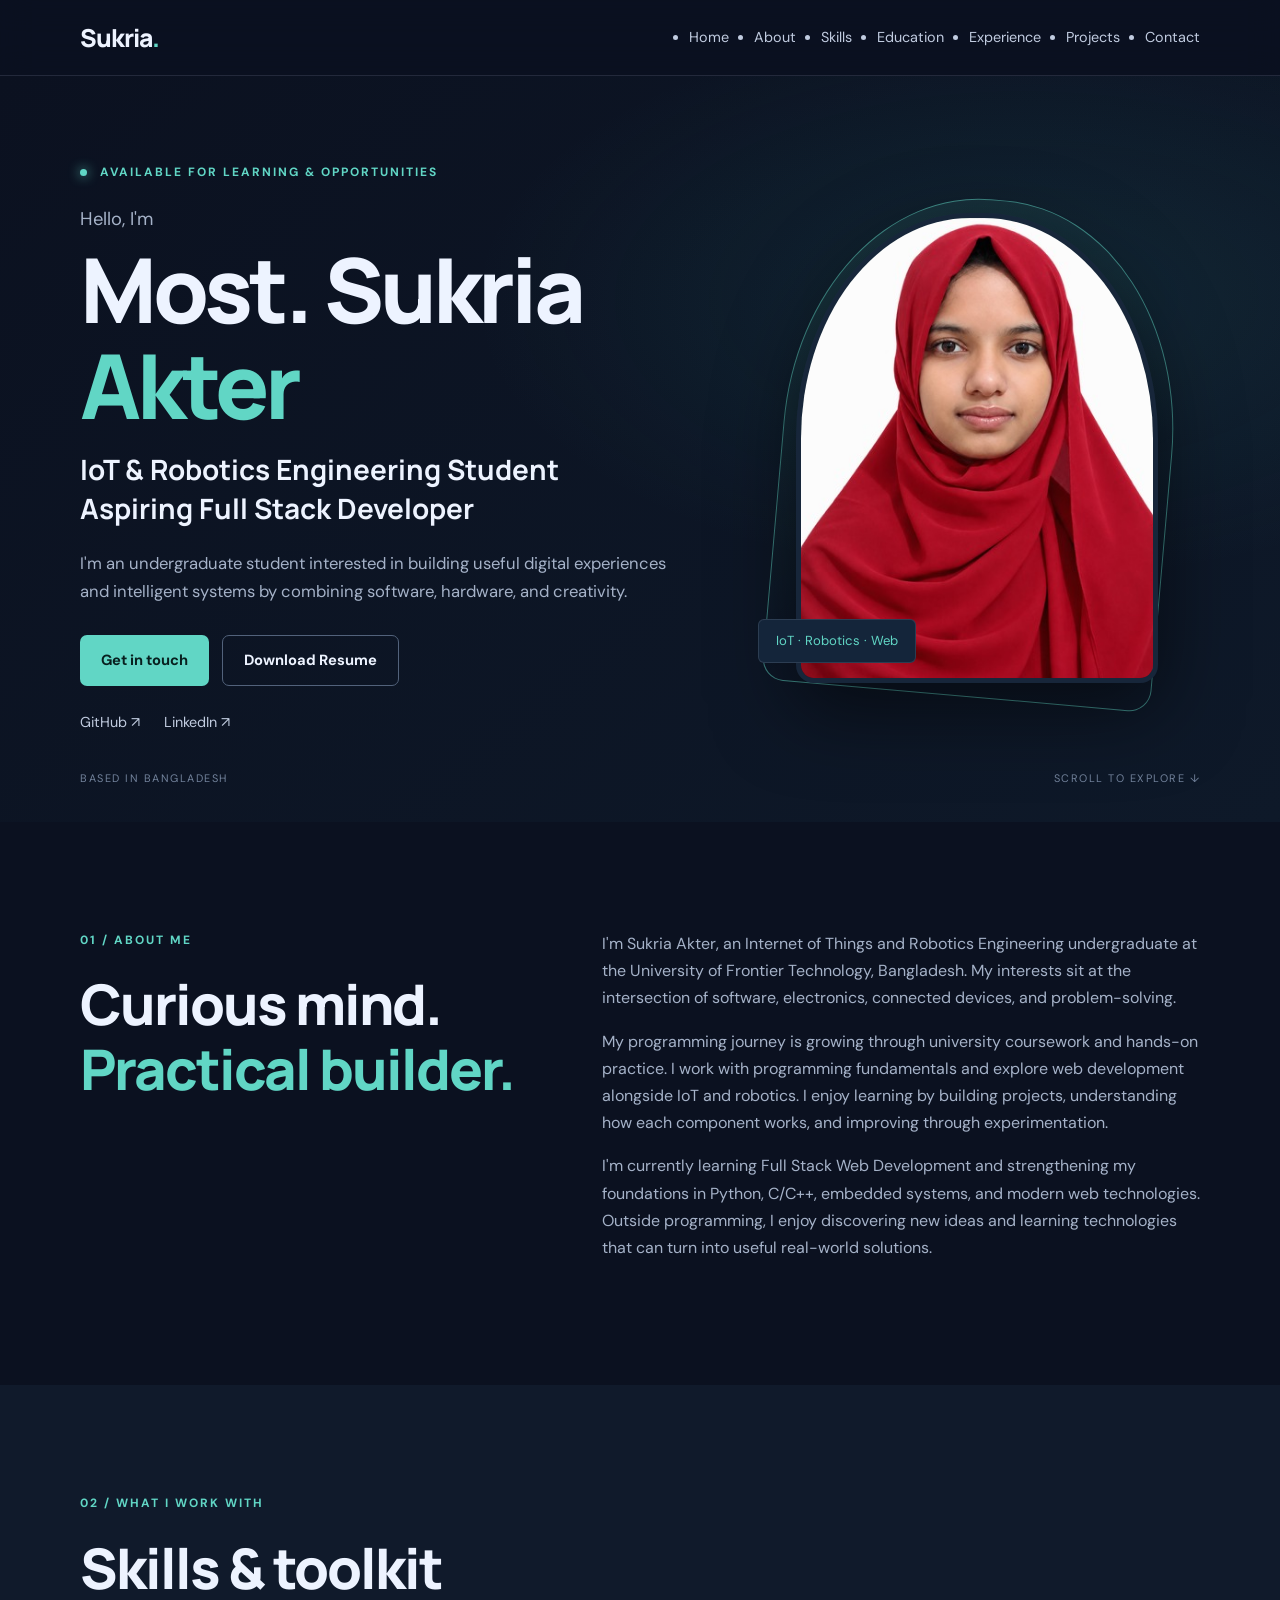
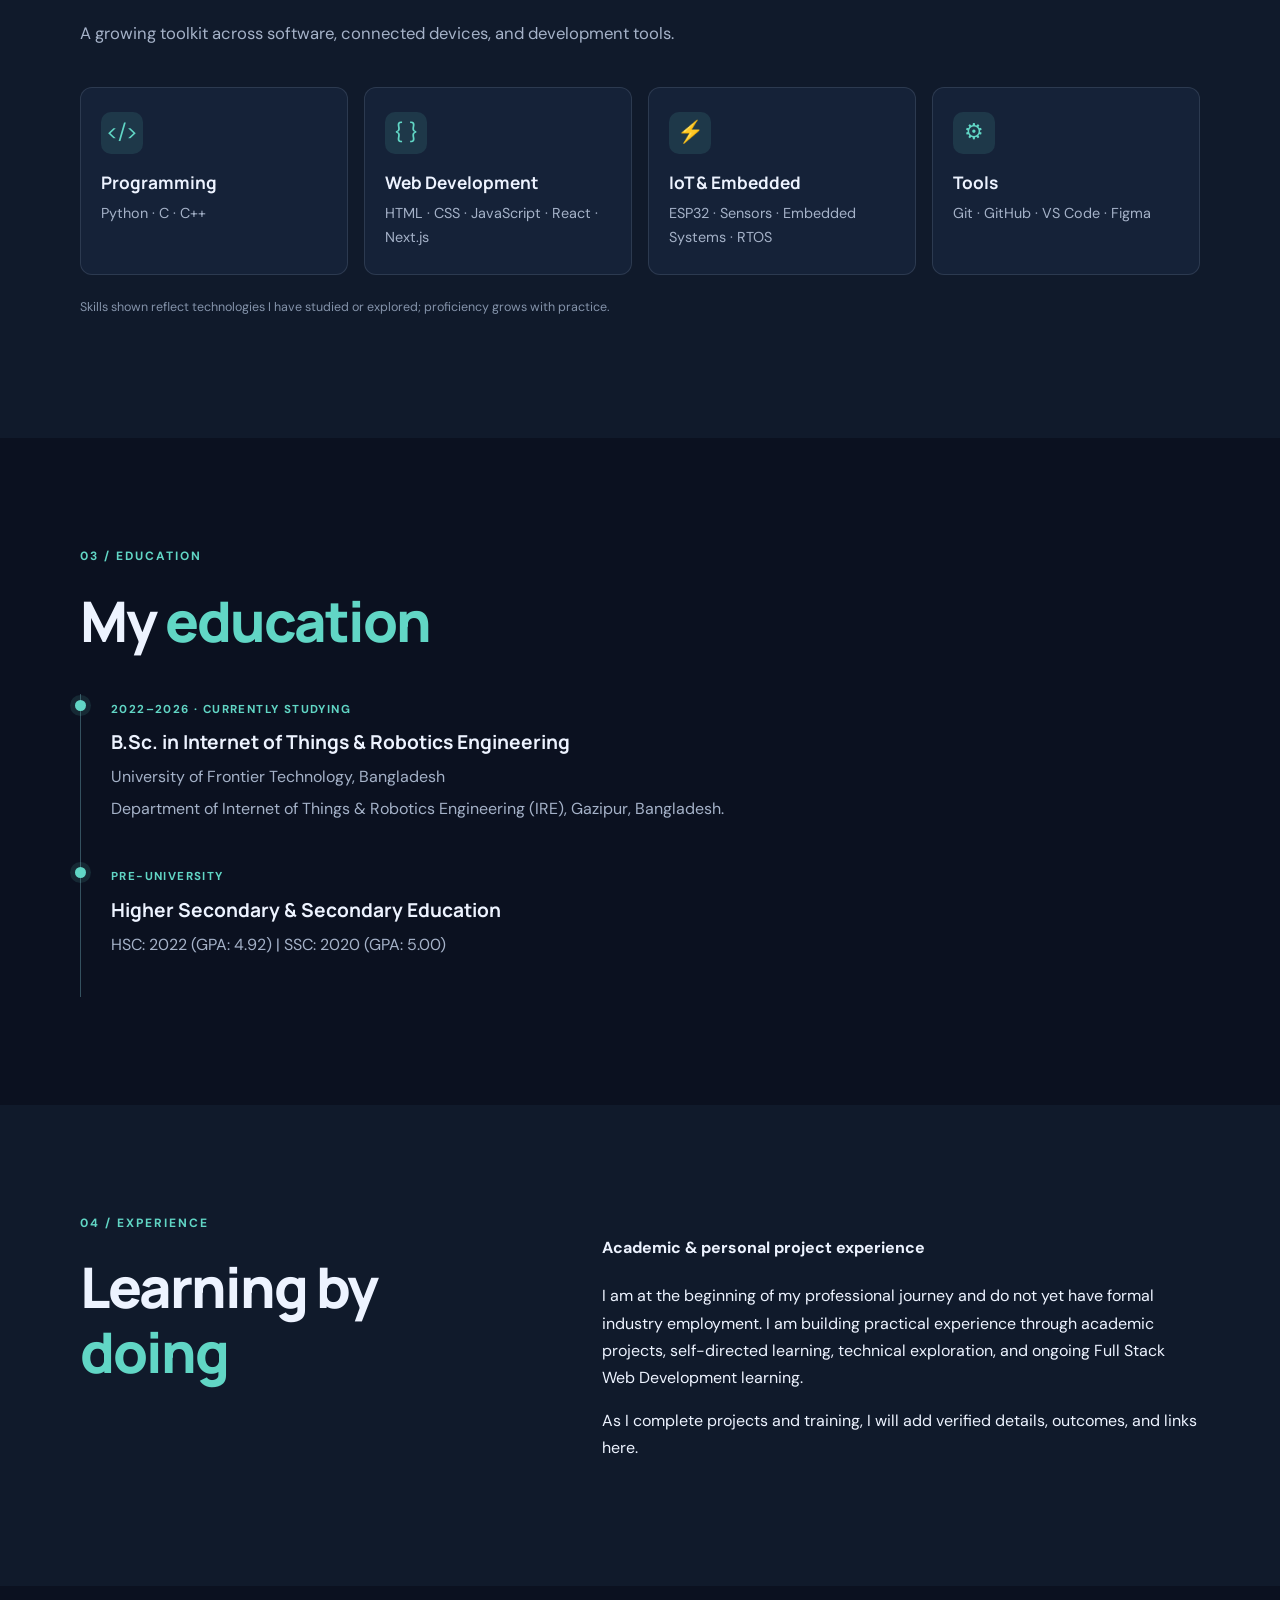
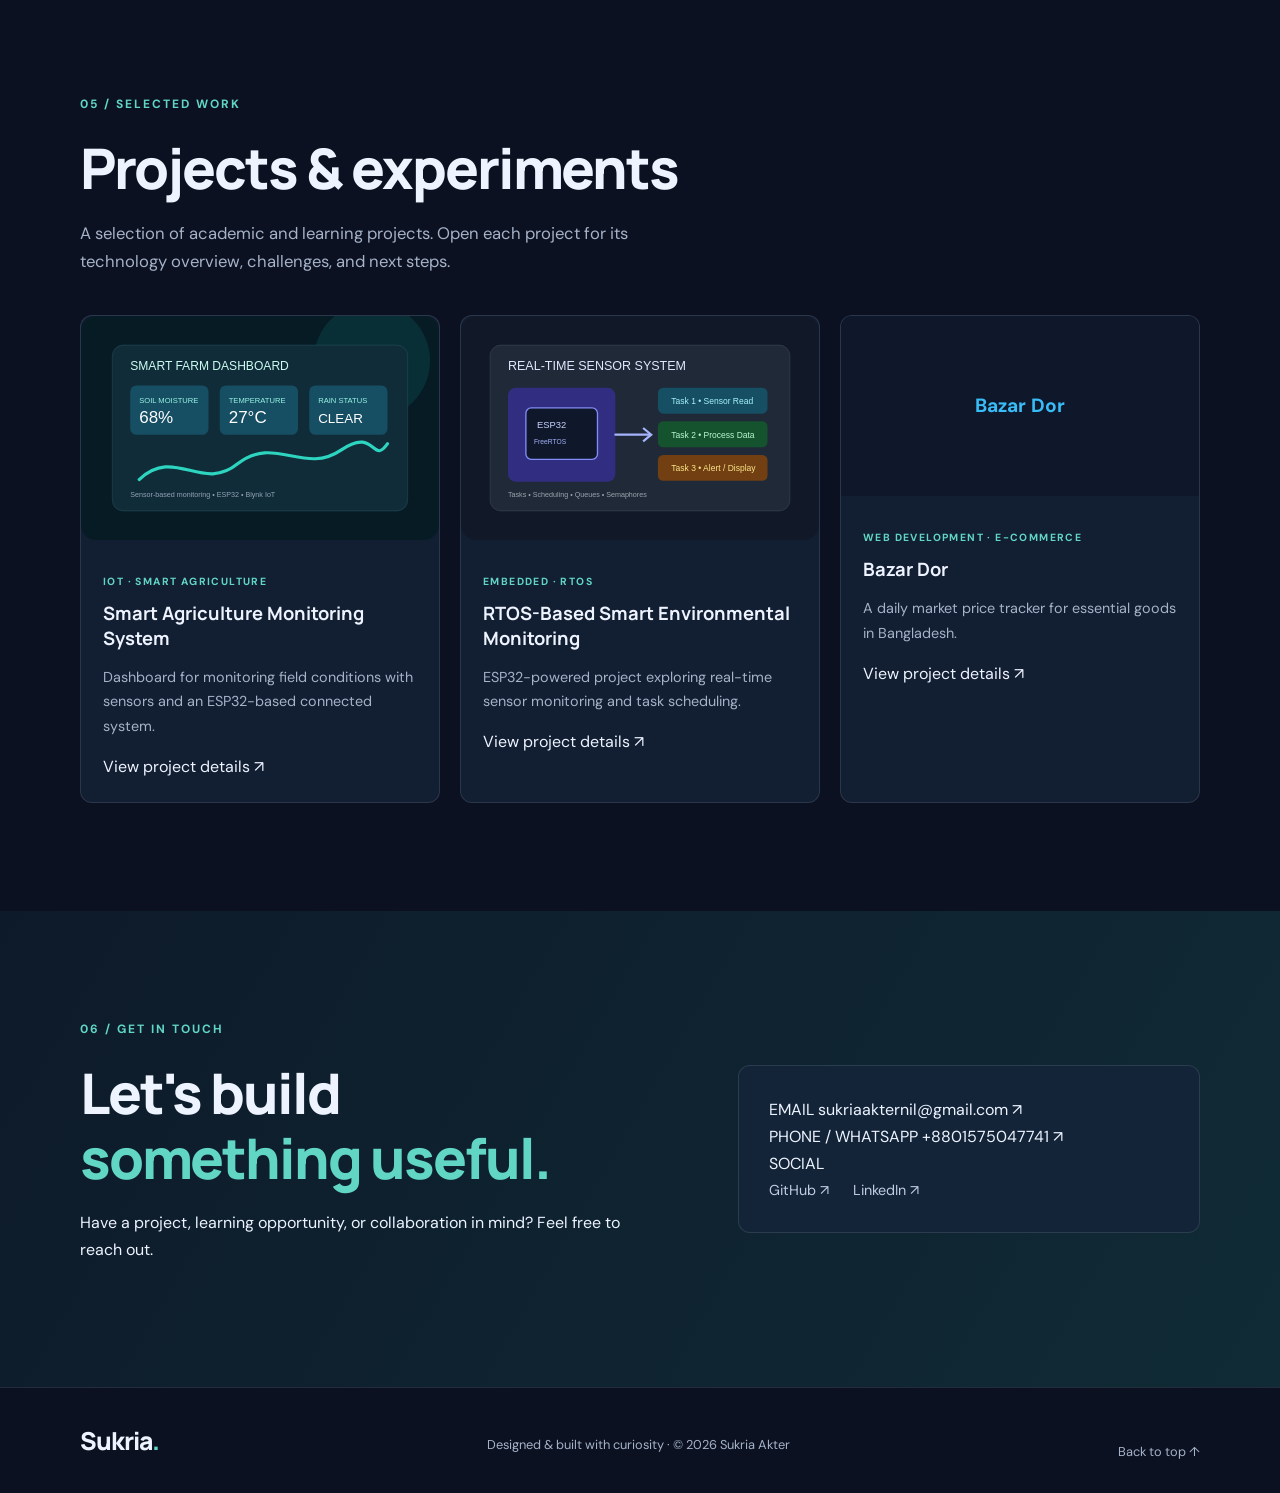
==== index.html @ 5d821f46 "portfolio initial setup complete" ====
<!DOCTYPE html>
<html lang="en">
<head>
  <meta charset="UTF-8">
  <meta name="viewport" content="width=device-width, initial-scale=1.0">
  <meta name="description" content="Portfolio of Sukria Akter – IoT and Robotics Engineering student and aspiring Full Stack Developer.">
  <title>Most. Sukria Akter | Portfolio</title>
  <link rel="stylesheet" href="style.css">
</head>
<body>
  <header class="site-header">
    <nav class="nav container" aria-label="Main navigation">
      <a class="brand" href="#home">Sukria<span>.</span></a>
      <button class="menu-toggle" aria-label="Toggle navigation" aria-expanded="false">
        <svg width="24" height="24" viewBox="0 0 24 24" fill="none" stroke="currentColor" stroke-width="2"><path d="M3 12h18M3 6h18M3 18h18"/></svg>
      </button>
      <ul class="nav-links">
        <li><a href="#home">Home</a></li>
        <li><a href="#about">About</a></li>
        <li><a href="#skills">Skills</a></li>
        <li><a href="#education">Education</a></li>
        <li><a href="#experience">Experience</a></li>
        <li><a href="#projects">Projects</a></li>
        <li><a href="#contact">Contact</a></li>
      </ul>
    </nav>
  </header>

  <!-- Hero Section -->
  <section class="hero section" id="home">
    <div class="container hero-grid">
      <div class="hero-copy">
        <p class="eyebrow"><span class="status-dot"></span> AVAILABLE FOR LEARNING & OPPORTUNITIES</p>
        <p class="hello">Hello, I'm</p>
        <h1>Most. Sukria <span class="accent">Akter</span></h1>
        <h2>IoT & Robotics Engineering Student<br>Aspiring Full Stack Developer</h2>
        <p class="intro">I'm an undergraduate student interested in building useful digital experiences and intelligent systems by combining software, hardware, and creativity.</p>
        <div class="hero-actions">
          <a class="btn btn-primary" href="#contact">Get in touch</a>
          
          <a class="btn btn-outline" href="#" id="resume-btn" download>Download Resume</a>
        </div>
        <!-- Social Links (Hero Section) -->
        <div class="socials">
          <a href="https://github.com/sukriaaktersahal" target="_blank" rel="noreferrer">GitHub ↗</a>
          <a href="https://www.linkedin.com/in/most-sukria-akter-184486297/" target="_blank" rel="noreferrer">LinkedIn ↗</a>
        </div>
      </div>
      <div class="portrait-wrap">
        <div class="portrait-glow"></div>
        <img class="portrait" src="assets/profile.jpg" alt="Professional portrait of Sukria Akter">
        <div class="portrait-tag">IoT · Robotics · Web</div>
      </div>
    </div>
    <div class="hero-bottom container"><span>BASED IN BANGLADESH</span><span>SCROLL TO EXPLORE ↓</span></div>
  </section>

  <!-- About Section -->
  <section class="section" id="about">
    <div class="container two-col">
      <div>
        <p class="eyebrow">01 / ABOUT ME</p>
        <h2 class="section-title">Curious mind.<br><span class="accent">Practical builder.</span></h2>
      </div>
      <div class="about-copy">
        <p>I'm Sukria Akter, an Internet of Things and Robotics Engineering undergraduate at the University of Frontier Technology, Bangladesh. My interests sit at the intersection of software, electronics, connected devices, and problem-solving.</p>
        <p>My programming journey is growing through university coursework and hands-on practice. I work with programming fundamentals and explore web development alongside IoT and robotics. I enjoy learning by building projects, understanding how each component works, and improving through experimentation.</p>
        <p>I'm currently learning Full Stack Web Development and strengthening my foundations in Python, C/C++, embedded systems, and modern web technologies. Outside programming, I enjoy discovering new ideas and learning technologies that can turn into useful real-world solutions.</p>
      </div>
    </div>
  </section>

  <!-- Skills Section -->
  <section class="section section-soft" id="skills">
    <div class="container">
      <p class="eyebrow">02 / WHAT I WORK WITH</p>
      <h2 class="section-title">Skills & toolkit</h2>
      <p class="section-lead">A growing toolkit across software, connected devices, and development tools.</p>
      <div class="skill-grid">
        <article class="skill-card">
          <div class="skill-icon">&lt;/&gt;</div>
          <h3>Programming</h3>
          <p>Python · C · C++</p>
        </article>
        <article class="skill-card">
          <div class="skill-icon">&#123; &#125;</div>
          <h3>Web Development</h3>
          <p>HTML · CSS · JavaScript · React · Next.js</p>
        </article>
        <article class="skill-card">
          <div class="skill-icon">⚡</div>
          <h3>IoT & Embedded</h3>
          <p>ESP32 · Sensors · Embedded Systems · RTOS</p>
        </article>
        <article class="skill-card">
          <div class="skill-icon">⚙</div>
          <h3>Tools</h3>
          <p>Git · GitHub · VS Code · Figma</p>
        </article>
      </div>
      <p class="small-note">Skills shown reflect technologies I have studied or explored; proficiency grows with practice.</p>
    </div>
  </section>

  <!-- Education Section -->
  <section class="section" id="education">
    <div class="container">
      <p class="eyebrow">03 / EDUCATION</p>
      <h2 class="section-title">My <span class="accent">education</span></h2>
      <div class="timeline">
        <div class="timeline-item">
          <span class="timeline-date">2022–2026 · CURRENTLY STUDYING</span>
          <h3>B.Sc. in Internet of Things & Robotics Engineering</h3>
          <p>University of Frontier Technology, Bangladesh</p>
          <p>Department of Internet of Things & Robotics Engineering (IRE), Gazipur, Bangladesh.</p>
        </div>
        <div class="timeline-item">
          <span class="timeline-date">PRE-UNIVERSITY</span>
          <h3>Higher Secondary & Secondary Education</h3>
          <p>HSC: 2022 (GPA: 4.92) | SSC: 2020 (GPA: 5.00)</p>
        </div>
      </div>
    </div>
  </section>

  <!-- Experience Section -->
  <section class="section section-soft" id="experience">
    <div class="container two-col">
      <div>
        <p class="eyebrow">04 / EXPERIENCE</p>
        <h2 class="section-title">Learning by<br><span class="accent">doing</span></h2>
      </div>
      <div class="experience-copy">
        <h4>Academic & personal project experience</h4>
        <p>I am at the beginning of my professional journey and do not yet have formal industry employment. I am building practical experience through academic projects, self-directed learning, technical exploration, and ongoing Full Stack Web Development learning.</p>
        <p>As I complete projects and training, I will add verified details, outcomes, and links here.</p>
      </div>
    </div>
  </section>

  <!-- Projects Section -->
  <section class="section" id="projects">
    <div class="container">
      <p class="eyebrow">05 / SELECTED WORK</p>
      <h2 class="section-title">Projects & experiments</h2>
      <p class="section-lead">A selection of academic and learning projects. Open each project for its technology overview, challenges, and next steps.</p>
      
      <div class="project-grid">
        <!-- Project 1 -->
        <article class="project-card">
          <img src="assets/agriculture.svg" alt="Smart agriculture monitoring dashboard illustration" class="project-img">
          <div class="project-body">
            <p class="project-type">IOT · SMART AGRICULTURE</p>
            <h3>Smart Agriculture Monitoring System</h3>
            <p>Dashboard for monitoring field conditions with sensors and an ESP32-based connected system.</p>
            <a href="projects/smart-agriculture.html" class="project-link">View project details ↗</a>
          </div>
        </article>

        <!-- Project 2 -->
        <article class="project-card">
          <img src="assets/rtos.svg" alt="RTOS environmental monitoring system illustration" class="project-img">
          <div class="project-body">
            <p class="project-type">EMBEDDED · RTOS</p>
            <h3>RTOS-Based Smart Environmental Monitoring</h3>
            <p>ESP32-powered project exploring real-time sensor monitoring and task scheduling.</p>
            <a href="projects/rtos-monitoring.html" class="project-link">View project details ↗</a>
          </div>
        </article>

        <!-- Project 3 (Web project Bazar Dor) -->
        <article class="project-card">
          <!-- Bazar Dor project image placeholder -->
          <div class="project-img" style="height: 180px; background-color: #0f172a; display: flex; align-items: center; justify-content: center;">
            <span style="color: #38bdf8; font-weight: bold; font-size: 1.2rem;">Bazar Dor</span>
          </div>
          <div class="project-body">
            <p class="project-type">WEB DEVELOPMENT · E-COMMERCE</p>
            <h3>Bazar Dor</h3>
            <p>A daily market price tracker for essential goods in Bangladesh.</p>
            <a href="projects/bazar-dor.html" class="project-link">View project details ↗</a>
          </div>
        </article>
      </div>
    </div>
  </section>

  <!-- Contact Section  -->
  <section class="section contact-section" id="contact">
    <div class="container contact-grid">
      <div>
        <p class="eyebrow">06 / GET IN TOUCH</p>
        <h2 class="section-title">Let's build<br><span class="accent">something useful.</span></h2>
        <p>Have a project, learning opportunity, or collaboration in mind? Feel free to reach out.</p>
      </div>
      <div class="contact-card">
        <div class="contact-row">
          <span>EMAIL</span>
          <a href="mailto:sukriaakternil@gmail.com">sukriaakternil@gmail.com ↗</a>
        </div>
        <div class="contact-row">
          <span>PHONE / WHATSAPP</span>
          <a href="tel:+8801575047741">+8801575047741 ↗</a>
        </div>
        <div class="contact-row">
          <span>SOCIAL</span>
          <div class="socials">
            <a href="https://github.com/sukriaaktersahal" target="_blank" rel="noreferrer">GitHub ↗</a>
            <a href="https://www.linkedin.com/in/most-sukria-akter-184486297/" target="_blank" rel="noreferrer">LinkedIn ↗</a>
          </div>
        </div>
      </div>
    </div>
  </section>

  <!-- Footer -->
  <footer class="site-footer">
    <div class="container footer-inner">
      <a class="brand" href="#home">Sukria<span>.</span></a>
      <p class="small-note">Designed & built with curiosity · © <span id="year"></span> Sukria Akter</p>
      <a href="#home" class="small-note">Back to top ↑</a>
    </div>
  </footer>

  <div class="toast" id="toast" role="status" aria-live="polite"></div>
  <script src="script.js"></script>
</body>
</html>
---- style.css ----
@import url('https://fonts.googleapis.com/css2?family=DM+Sans:wght@400;500;600;700&family=Manrope:wght@400;500;600;700;800&display=swap');
:root{--bg:#0b1120;--panel:#111b2e;--soft:#101a2b;--text:#edf3ff;--muted:#a5b2c8;--accent:#61d6c5;--accent2:#a6f0e4;--line:rgba(210,226,255,.12);--max:1120px}
*{box-sizing:border-box}html{scroll-behavior:smooth;scroll-padding-top:82px}body{margin:0;background:var(--bg);color:var(--text);font-family:'DM Sans',sans-serif;line-height:1.7}a{color:inherit;text-decoration:none}.container{width:min(var(--max),calc(100% - 44px));margin:auto}.site-header{height:76px;position:sticky;top:0;z-index:10;background:rgba(11,17,32,.88);backdrop-filter:blur(16px);border-bottom:1px solid var(--line)}.nav{height:100%;display:flex;align-items:center;justify-content:space-between}.brand{font:800 1.55rem Manrope,sans-serif;letter-spacing:-1px}.brand span,.hero h1 span,.section-title span{color:var(--accent)}.nav-links{display:flex;align-items:center;gap:25px;font-size:.9rem;color:#c1cce0}.nav-links a:hover,.socials a:hover,.text-link:hover{color:var(--accent)}.nav-cta{border:1px solid var(--accent);padding:8px 17px;border-radius:30px;color:var(--accent)}.menu-toggle{display:none;background:none;border:0;color:white;font-size:1.6rem}.section{padding:108px 0}.hero{min-height:690px;padding:86px 0 35px;background:radial-gradient(ellipse at 80% 30%,rgba(39,125,126,.16),transparent 38%),linear-gradient(140deg,#0b1120,#0e1929)}.hero-grid{display:grid;grid-template-columns:1.15fr .85fr;align-items:center;gap:70px;min-height:500px}.eyebrow{font-size:.75rem;letter-spacing:2px;font-weight:700;color:var(--accent);margin:0 0 22px}.status-dot{display:inline-block;width:7px;height:7px;background:var(--accent);border-radius:50%;margin-right:8px;box-shadow:0 0 12px var(--accent)}.hello{color:var(--muted);font-size:1.15rem;margin:0}.hero h1{font:800 clamp(3.3rem,7vw,5.8rem)/1.08 Manrope,sans-serif;letter-spacing:-4px;margin:5px 0 16px}.hero h2{font:700 clamp(1.25rem,2.3vw,1.75rem)/1.4 Manrope,sans-serif;margin:0 0 20px}.hero h2 em{font-style:normal;color:var(--accent)}.intro,.section-lead{max-width:600px;color:var(--muted);font-size:1.04rem}.hero-actions{display:flex;gap:13px;flex-wrap:wrap;margin:30px 0 24px}.btn{padding:12px 21px;border-radius:7px;font-weight:700;font-size:.92rem;display:inline-flex;gap:12px;align-items:center;transition:.2s}.btn-primary{background:var(--accent);color:#08201f}.btn-primary:hover{background:var(--accent2);transform:translateY(-2px)}.btn-outline{border:1px solid #52627b;color:var(--text)}.btn-outline:hover{border-color:var(--accent);color:var(--accent)}.socials{display:flex;gap:24px;color:#c1cce0;font-size:.9rem}.portrait-wrap{position:relative;justify-self:center;width:min(100%,390px);padding:14px}.portrait-glow{position:absolute;inset:0;border:1px solid rgba(97,214,197,.55);border-radius:48% 48% 22px 22px;transform:rotate(5deg);background:linear-gradient(145deg,rgba(97,214,197,.13),transparent 65%)}.portrait{position:relative;display:block;width:100%;height:470px;object-fit:cover;object-position:center top;border-radius:48% 48% 18px 18px;border:5px solid #17263a;box-shadow:0 25px 80px #0008}.portrait-tag{position:absolute;bottom:34px;left:-24px;background:#14253a;border:1px solid var(--line);padding:10px 17px;border-radius:6px;color:var(--accent);font-size:.82rem}.hero-bottom{display:flex;justify-content:space-between;color:#73839c;font-size:.68rem;letter-spacing:1.5px;margin-top:34px}.two-col{display:grid;grid-template-columns:.85fr 1.15fr;gap:80px}.section-title{font:800 clamp(2.2rem,4.5vw,3.5rem)/1.16 Manrope,sans-serif;letter-spacing:-2px;margin:0 0 18px}.about-copy{color:var(--muted);font-size:1rem}.about-copy p:first-child{margin-top:0}.section-soft{background:var(--soft)}.skill-grid{display:grid;grid-template-columns:repeat(4,1fr);gap:16px;margin-top:40px}.skill-card{background:#152238;border:1px solid var(--line);padding:24px 20px;border-radius:12px;min-height:175px;transition:.2s}.skill-card:hover,.project-card:hover{transform:translateY(-5px);border-color:rgba(97,214,197,.5)}.skill-icon{width:42px;height:42px;display:grid;place-items:center;background:rgba(97,214,197,.12);color:var(--accent);border-radius:10px;font-size:1.35rem}.skill-card h3,.timeline h3,.project-card h3{font:700 1.08rem Manrope,sans-serif;margin:17px 0 7px}.skill-card p{color:var(--muted);font-size:.9rem;margin:0}.small-note{font-size:.78rem;color:#8493aa;margin-top:22px}.timeline{margin-top:40px;border-left:1px solid #34515f;padding-left:30px}.timeline-item{position:relative;padding:0 0 34px}.timeline-item:before{content:'';position:absolute;left:-36px;top:6px;width:11px;height:11px;border-radius:50%;background:var(--accent);box-shadow:0 0 0 5px rgba(97,214,197,.12)}.timeline-date,.project-type,.contact-label{font-size:.72rem;letter-spacing:1.4px;color:var(--accent);font-weight:700}.timeline h3{font-size:1.2rem;margin:8px 0}.timeline p{color:var(--muted);margin:5px 0}.muted{color:#c2cde0!important}.project-grid{display:grid;grid-template-columns:repeat(3,1fr);gap:20px;margin-top:40px}.project-card{overflow:hidden;border-radius:12px;background:#121e31;border:1px solid var(--line);transition:.25s}.project-card img{width:100%;display:block;aspect-ratio:1.6;object-fit:cover}.project-body{padding:22px}.project-type{font-size:.65rem}.project-card h3{font-size:1.15rem;line-height:1.35;margin:9px 0}.project-card p:not(.project-type){color:var(--muted);font-size:.9rem}.text-link{display:inline-block;color:var(--accent);font-size:.9rem;font-weight:700;margin-top:8px}.contact-section{background:linear-gradient(120deg,#0d1a2a,#102b35)}.contact-grid{display:grid;grid-template-columns:1fr .8fr;gap:80px;align-items:center}.contact-card{background:#132438;border:1px solid var(--line);border-radius:12px;padding:30px}.contact-label{margin:0 0 5px}.contact-card>a,.contact-card>span{display:inline-block;margin-bottom:23px;color:#e7f4f4}.contact-social{display:flex;gap:20px;color:var(--accent)}footer{border-top:1px solid var(--line);padding:24px 0}.footer-inner{display:flex;align-items:center;justify-content:space-between;gap:20px}.footer-inner p,.footer-inner>a:last-child{font-size:.8rem;color:var(--muted)}.toast{position:fixed;bottom:22px;left:50%;transform:translate(-50%,20px);opacity:0;background:#d5fff5;color:#09201d;padding:12px 18px;border-radius:8px;z-index:20;transition:.25s;pointer-events:none}.toast.show{opacity:1;transform:translate(-50%,0)}
/* project detail pages */.detail-hero{padding:75px 0 45px;background:radial-gradient(ellipse at 80% 20%,rgba(39,125,126,.16),transparent 40%)}.back-link{color:var(--accent);font-size:.9rem}.detail-hero h1{font:800 clamp(2.4rem,5vw,4rem)/1.12 Manrope,sans-serif;letter-spacing:-2px;max-width:850px}.detail-hero p{color:var(--muted);max-width:760px}.detail-image{width:100%;border-radius:14px;border:1px solid var(--line);margin:25px 0 10px}.detail-content{display:grid;grid-template-columns:1fr 300px;gap:50px;padding:45px 0 90px}.detail-content h2{font:700 1.35rem Manrope,sans-serif;margin:28px 0 8px}.detail-content p,.detail-content li{color:var(--muted)}.detail-side{background:#142238;border:1px solid var(--line);padding:22px;border-radius:12px;height:max-content}.detail-side h3{margin-top:0}.detail-side a{display:block;color:var(--accent);margin:12px 0}.tag{display:inline-block;padding:5px 9px;background:#1b3446;color:#b8fff2;border-radius:5px;font-size:.78rem;margin:3px}
@media(max-width:900px){.nav-links{gap:14px;font-size:.82rem}.hero-grid{gap:35px}.portrait{height:410px}.skill-grid{grid-template-columns:repeat(2,1fr)}.project-grid{grid-template-columns:repeat(2,1fr)}.two-col,.contact-grid{gap:40px}}
@media(max-width:680px){.container{width:min(100% - 32px,var(--max))}.section{padding:75px 0}.site-header{height:66px}.menu-toggle{display:block}.nav-links{display:none;position:absolute;top:65px;left:0;right:0;background:#101a2b;padding:20px 24px 25px;flex-direction:column;align-items:stretch;border-bottom:1px solid var(--line)}.nav-links.open{display:flex}.nav-links a{padding:7px 0}.nav-cta{text-align:center}.hero{padding-top:55px}.hero-grid{grid-template-columns:1fr;gap:45px}.hero h1{letter-spacing:-2px}.portrait-wrap{width:min(82%,330px);grid-row:1}.portrait{height:370px}.hero-copy{grid-row:2}.hero-bottom{font-size:.58rem}.two-col,.contact-grid,.detail-content{grid-template-columns:1fr;gap:22px}.skill-grid,.project-grid{grid-template-columns:1fr}.skill-card{min-height:0}.footer-inner{flex-wrap:wrap}.footer-inner p{order:3;width:100%;margin:0}.detail-side{order:-1}}
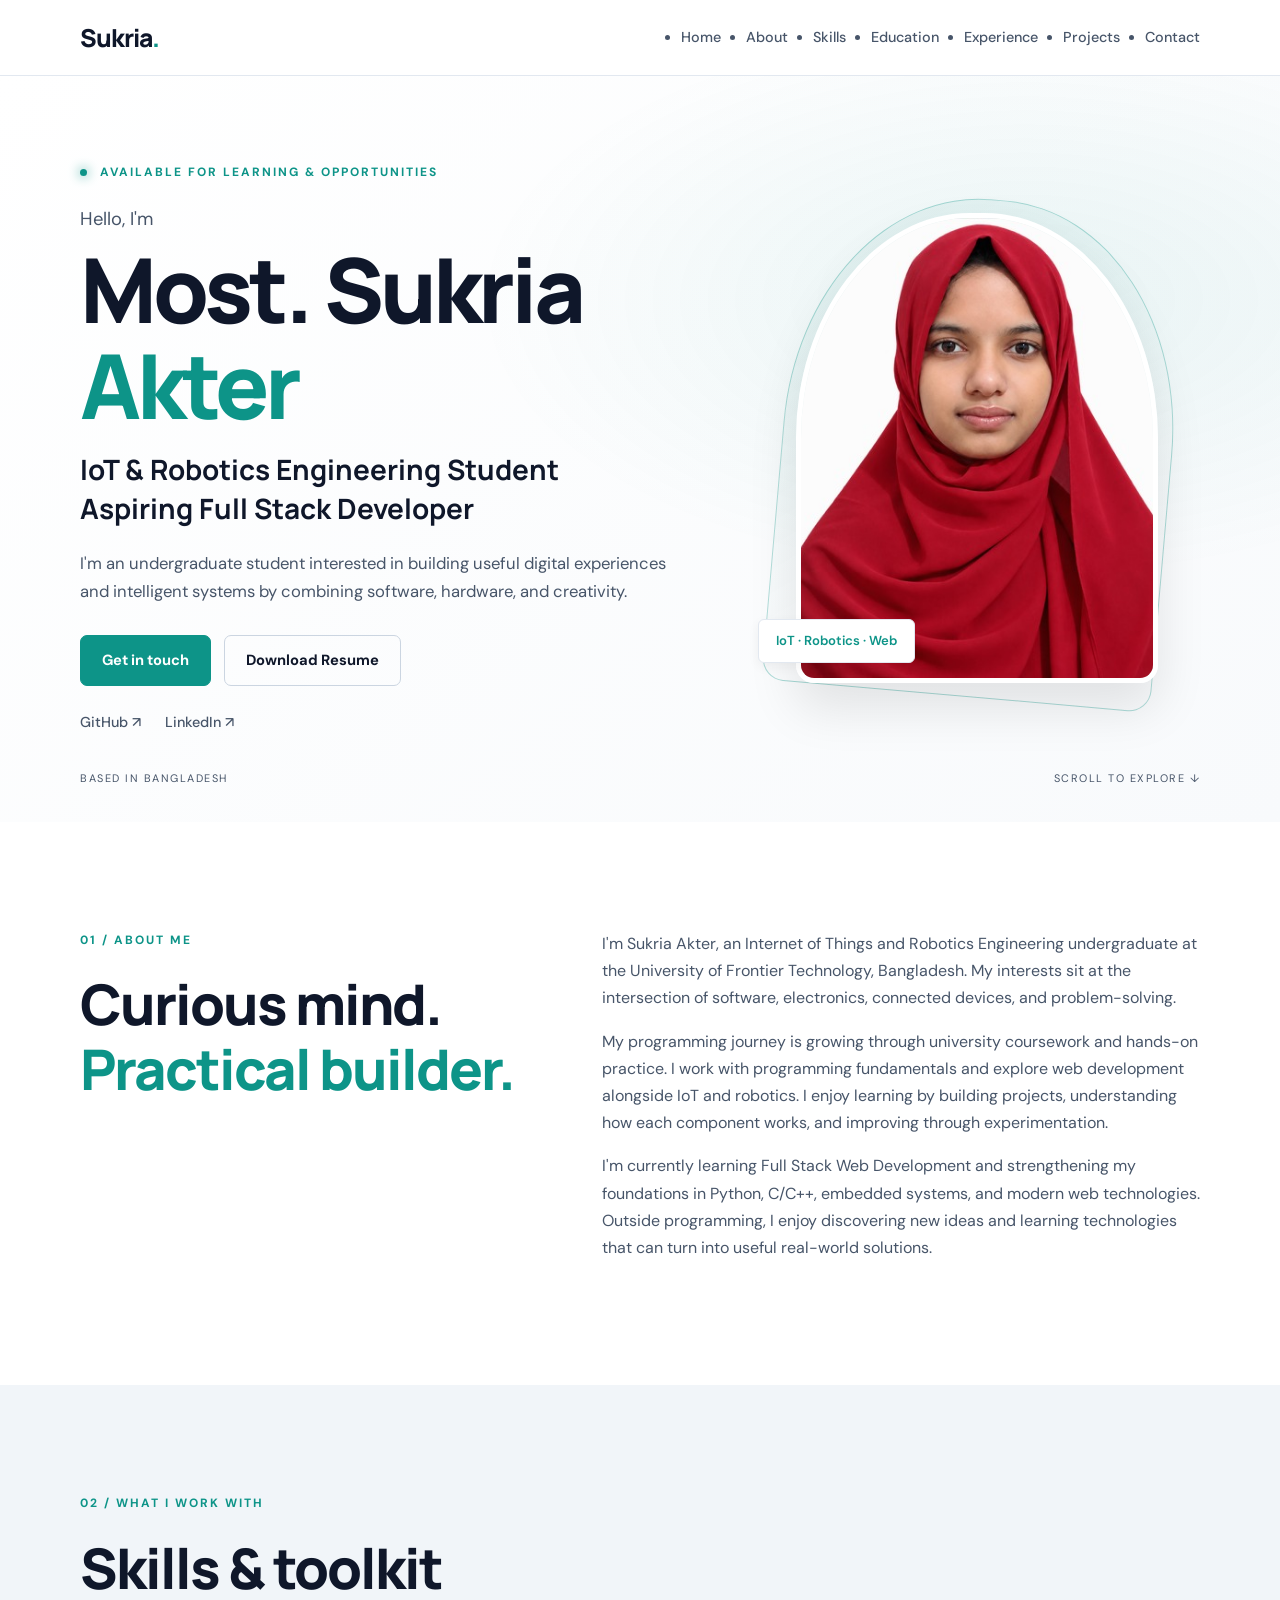
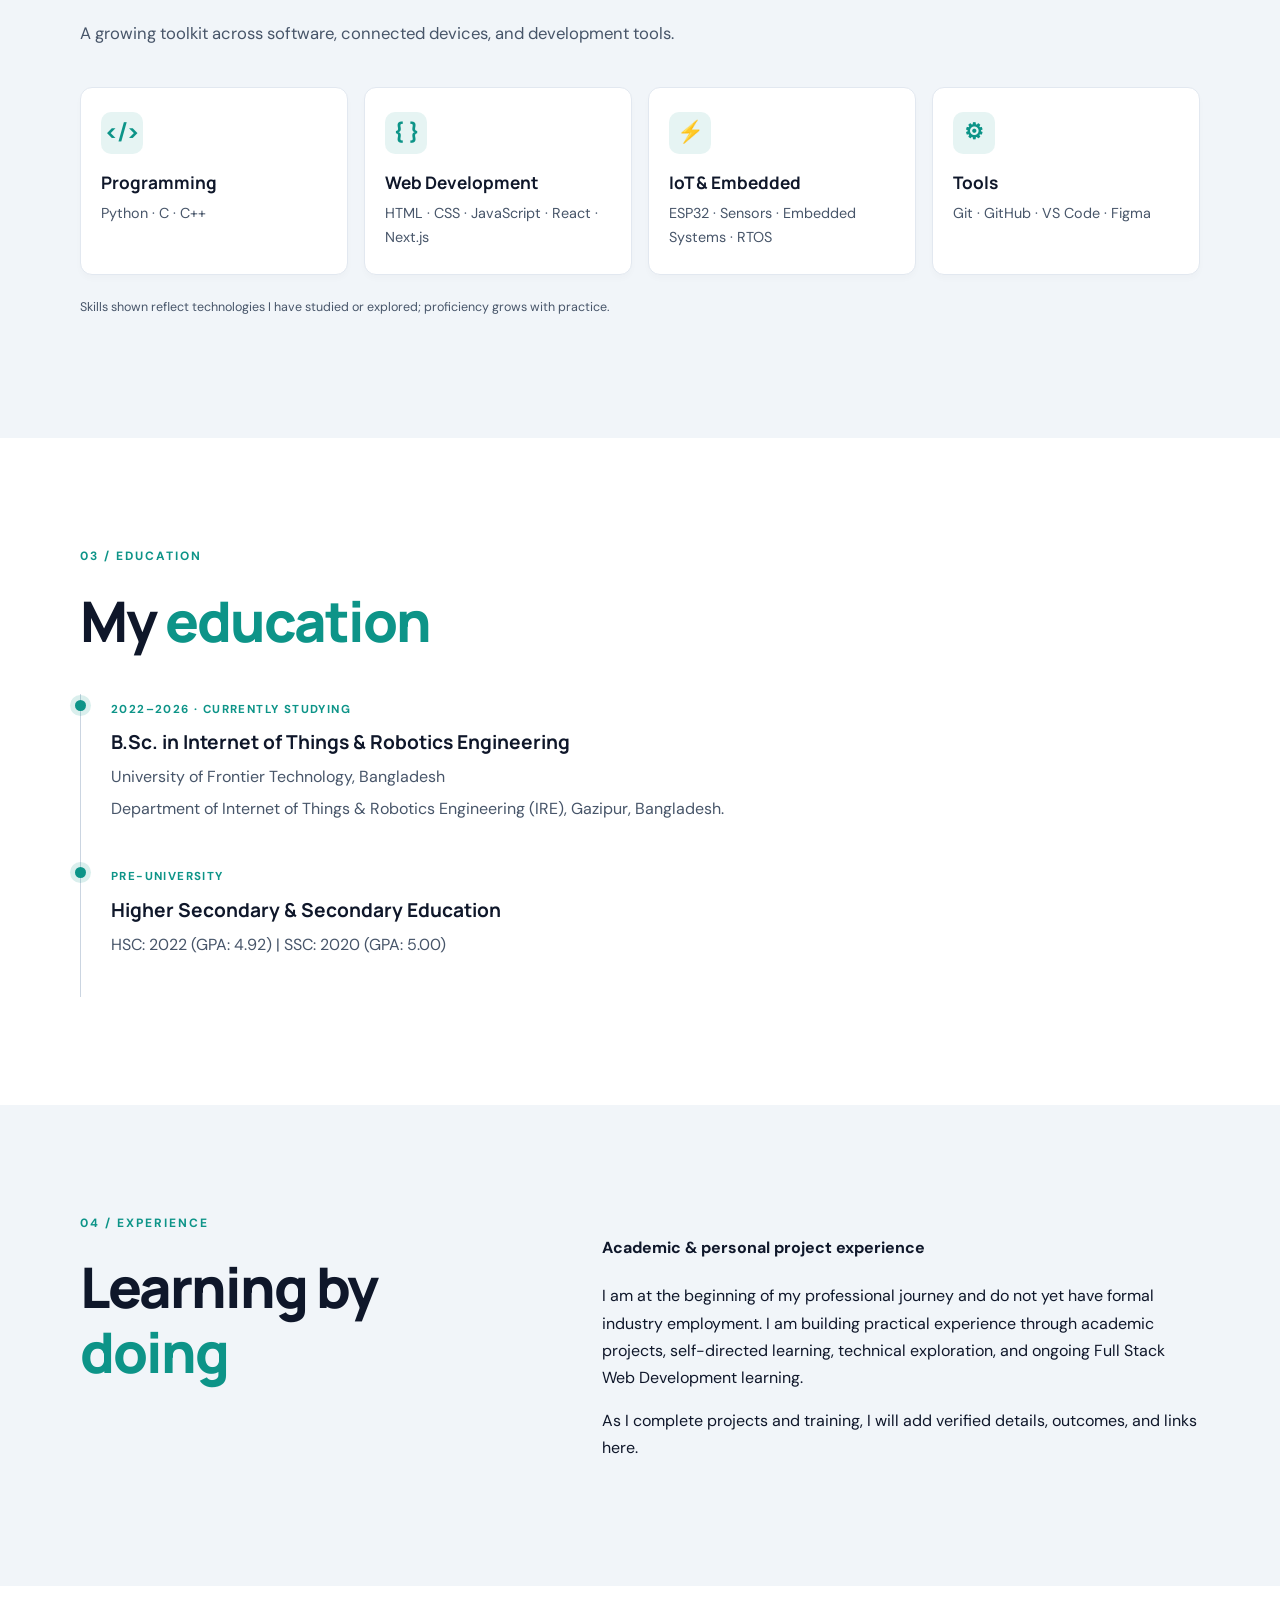
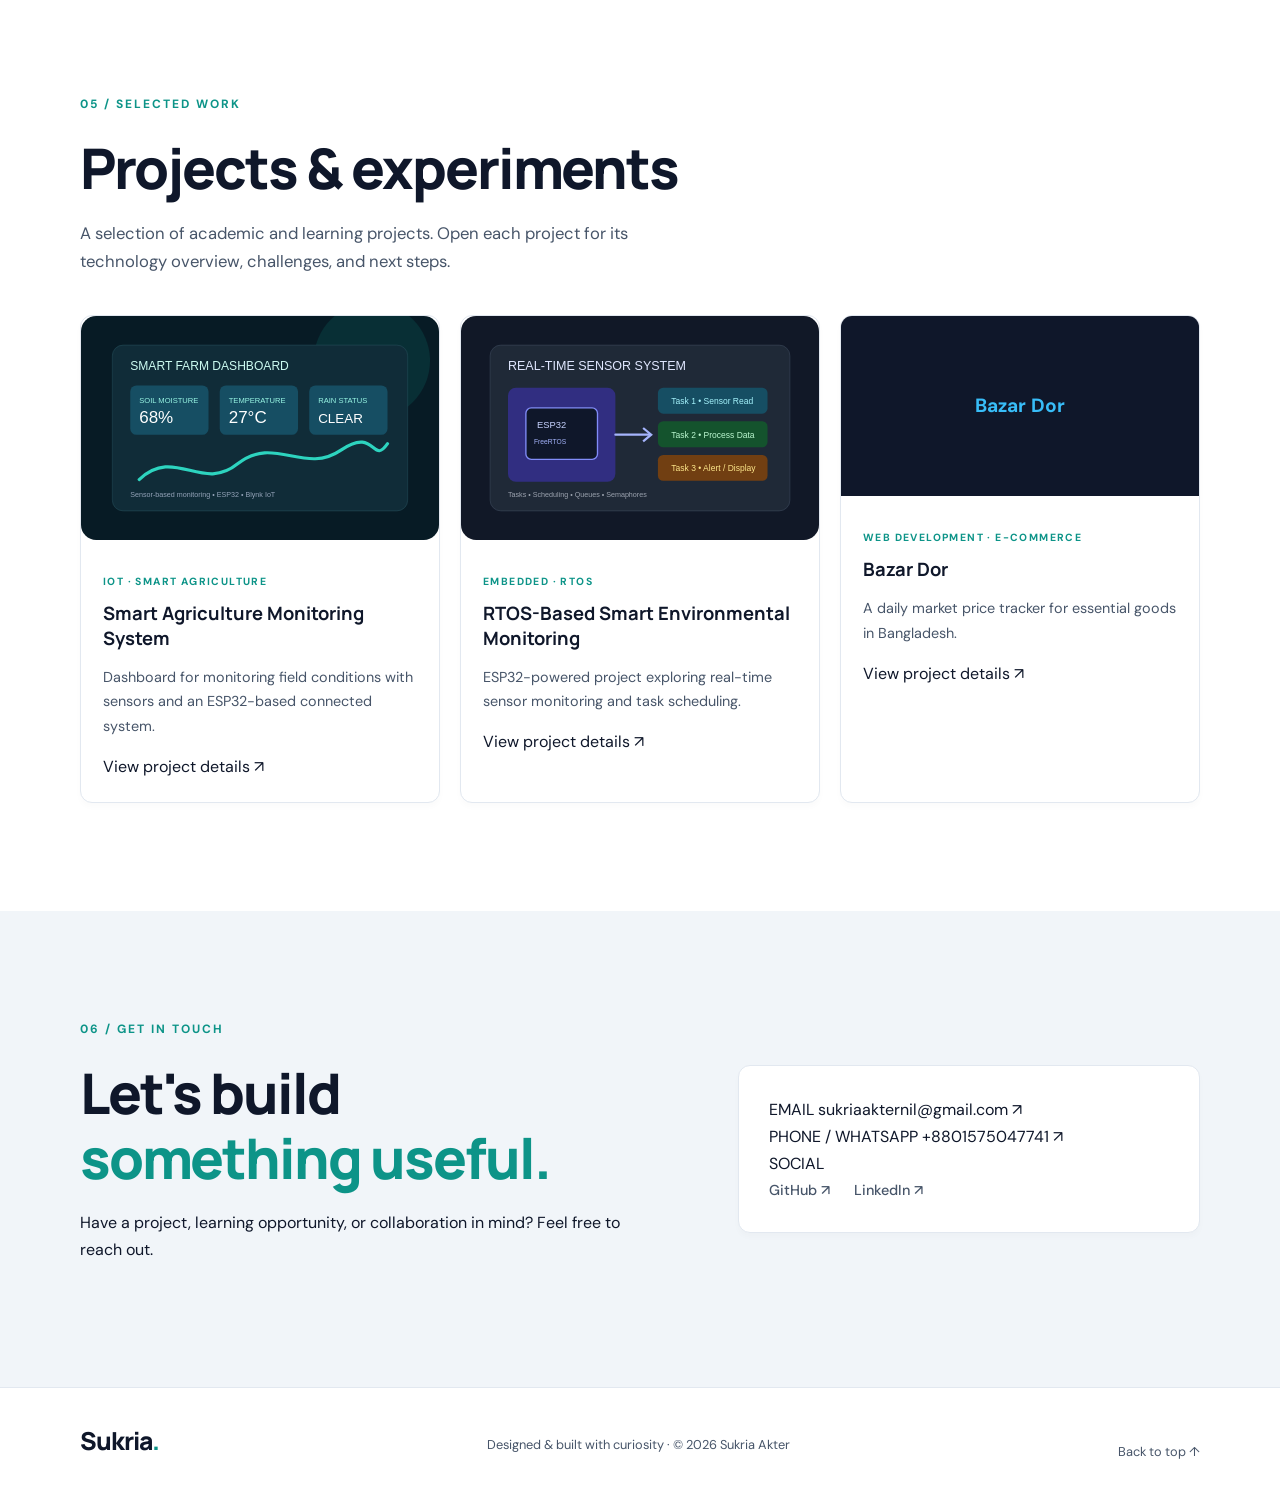
==== commit 7b310462: "added resume" ====
--- a/index.html
+++ b/index.html
@@ -38,7 +38,7 @@
         <div class="hero-actions">
           <a class="btn btn-primary" href="#contact">Get in touch</a>
           
-          <a class="btn btn-outline" href="#" id="resume-btn" download>Download Resume</a>
+          <a class="btn btn-outline" href="assets/resume.pdf" id="resume-btn" download>Download Resume</a>
         </div>
         <!-- Social Links (Hero Section) -->
         <div class="socials">
--- a/style.css
+++ b/style.css
@@ -1,6 +1,150 @@
 @import url('https://fonts.googleapis.com/css2?family=DM+Sans:wght@400;500;600;700&family=Manrope:wght@400;500;600;700;800&display=swap');
-:root{--bg:#0b1120;--panel:#111b2e;--soft:#101a2b;--text:#edf3ff;--muted:#a5b2c8;--accent:#61d6c5;--accent2:#a6f0e4;--line:rgba(210,226,255,.12);--max:1120px}
-*{box-sizing:border-box}html{scroll-behavior:smooth;scroll-padding-top:82px}body{margin:0;background:var(--bg);color:var(--text);font-family:'DM Sans',sans-serif;line-height:1.7}a{color:inherit;text-decoration:none}.container{width:min(var(--max),calc(100% - 44px));margin:auto}.site-header{height:76px;position:sticky;top:0;z-index:10;background:rgba(11,17,32,.88);backdrop-filter:blur(16px);border-bottom:1px solid var(--line)}.nav{height:100%;display:flex;align-items:center;justify-content:space-between}.brand{font:800 1.55rem Manrope,sans-serif;letter-spacing:-1px}.brand span,.hero h1 span,.section-title span{color:var(--accent)}.nav-links{display:flex;align-items:center;gap:25px;font-size:.9rem;color:#c1cce0}.nav-links a:hover,.socials a:hover,.text-link:hover{color:var(--accent)}.nav-cta{border:1px solid var(--accent);padding:8px 17px;border-radius:30px;color:var(--accent)}.menu-toggle{display:none;background:none;border:0;color:white;font-size:1.6rem}.section{padding:108px 0}.hero{min-height:690px;padding:86px 0 35px;background:radial-gradient(ellipse at 80% 30%,rgba(39,125,126,.16),transparent 38%),linear-gradient(140deg,#0b1120,#0e1929)}.hero-grid{display:grid;grid-template-columns:1.15fr .85fr;align-items:center;gap:70px;min-height:500px}.eyebrow{font-size:.75rem;letter-spacing:2px;font-weight:700;color:var(--accent);margin:0 0 22px}.status-dot{display:inline-block;width:7px;height:7px;background:var(--accent);border-radius:50%;margin-right:8px;box-shadow:0 0 12px var(--accent)}.hello{color:var(--muted);font-size:1.15rem;margin:0}.hero h1{font:800 clamp(3.3rem,7vw,5.8rem)/1.08 Manrope,sans-serif;letter-spacing:-4px;margin:5px 0 16px}.hero h2{font:700 clamp(1.25rem,2.3vw,1.75rem)/1.4 Manrope,sans-serif;margin:0 0 20px}.hero h2 em{font-style:normal;color:var(--accent)}.intro,.section-lead{max-width:600px;color:var(--muted);font-size:1.04rem}.hero-actions{display:flex;gap:13px;flex-wrap:wrap;margin:30px 0 24px}.btn{padding:12px 21px;border-radius:7px;font-weight:700;font-size:.92rem;display:inline-flex;gap:12px;align-items:center;transition:.2s}.btn-primary{background:var(--accent);color:#08201f}.btn-primary:hover{background:var(--accent2);transform:translateY(-2px)}.btn-outline{border:1px solid #52627b;color:var(--text)}.btn-outline:hover{border-color:var(--accent);color:var(--accent)}.socials{display:flex;gap:24px;color:#c1cce0;font-size:.9rem}.portrait-wrap{position:relative;justify-self:center;width:min(100%,390px);padding:14px}.portrait-glow{position:absolute;inset:0;border:1px solid rgba(97,214,197,.55);border-radius:48% 48% 22px 22px;transform:rotate(5deg);background:linear-gradient(145deg,rgba(97,214,197,.13),transparent 65%)}.portrait{position:relative;display:block;width:100%;height:470px;object-fit:cover;object-position:center top;border-radius:48% 48% 18px 18px;border:5px solid #17263a;box-shadow:0 25px 80px #0008}.portrait-tag{position:absolute;bottom:34px;left:-24px;background:#14253a;border:1px solid var(--line);padding:10px 17px;border-radius:6px;color:var(--accent);font-size:.82rem}.hero-bottom{display:flex;justify-content:space-between;color:#73839c;font-size:.68rem;letter-spacing:1.5px;margin-top:34px}.two-col{display:grid;grid-template-columns:.85fr 1.15fr;gap:80px}.section-title{font:800 clamp(2.2rem,4.5vw,3.5rem)/1.16 Manrope,sans-serif;letter-spacing:-2px;margin:0 0 18px}.about-copy{color:var(--muted);font-size:1rem}.about-copy p:first-child{margin-top:0}.section-soft{background:var(--soft)}.skill-grid{display:grid;grid-template-columns:repeat(4,1fr);gap:16px;margin-top:40px}.skill-card{background:#152238;border:1px solid var(--line);padding:24px 20px;border-radius:12px;min-height:175px;transition:.2s}.skill-card:hover,.project-card:hover{transform:translateY(-5px);border-color:rgba(97,214,197,.5)}.skill-icon{width:42px;height:42px;display:grid;place-items:center;background:rgba(97,214,197,.12);color:var(--accent);border-radius:10px;font-size:1.35rem}.skill-card h3,.timeline h3,.project-card h3{font:700 1.08rem Manrope,sans-serif;margin:17px 0 7px}.skill-card p{color:var(--muted);font-size:.9rem;margin:0}.small-note{font-size:.78rem;color:#8493aa;margin-top:22px}.timeline{margin-top:40px;border-left:1px solid #34515f;padding-left:30px}.timeline-item{position:relative;padding:0 0 34px}.timeline-item:before{content:'';position:absolute;left:-36px;top:6px;width:11px;height:11px;border-radius:50%;background:var(--accent);box-shadow:0 0 0 5px rgba(97,214,197,.12)}.timeline-date,.project-type,.contact-label{font-size:.72rem;letter-spacing:1.4px;color:var(--accent);font-weight:700}.timeline h3{font-size:1.2rem;margin:8px 0}.timeline p{color:var(--muted);margin:5px 0}.muted{color:#c2cde0!important}.project-grid{display:grid;grid-template-columns:repeat(3,1fr);gap:20px;margin-top:40px}.project-card{overflow:hidden;border-radius:12px;background:#121e31;border:1px solid var(--line);transition:.25s}.project-card img{width:100%;display:block;aspect-ratio:1.6;object-fit:cover}.project-body{padding:22px}.project-type{font-size:.65rem}.project-card h3{font-size:1.15rem;line-height:1.35;margin:9px 0}.project-card p:not(.project-type){color:var(--muted);font-size:.9rem}.text-link{display:inline-block;color:var(--accent);font-size:.9rem;font-weight:700;margin-top:8px}.contact-section{background:linear-gradient(120deg,#0d1a2a,#102b35)}.contact-grid{display:grid;grid-template-columns:1fr .8fr;gap:80px;align-items:center}.contact-card{background:#132438;border:1px solid var(--line);border-radius:12px;padding:30px}.contact-label{margin:0 0 5px}.contact-card>a,.contact-card>span{display:inline-block;margin-bottom:23px;color:#e7f4f4}.contact-social{display:flex;gap:20px;color:var(--accent)}footer{border-top:1px solid var(--line);padding:24px 0}.footer-inner{display:flex;align-items:center;justify-content:space-between;gap:20px}.footer-inner p,.footer-inner>a:last-child{font-size:.8rem;color:var(--muted)}.toast{position:fixed;bottom:22px;left:50%;transform:translate(-50%,20px);opacity:0;background:#d5fff5;color:#09201d;padding:12px 18px;border-radius:8px;z-index:20;transition:.25s;pointer-events:none}.toast.show{opacity:1;transform:translate(-50%,0)}
-/* project detail pages */.detail-hero{padding:75px 0 45px;background:radial-gradient(ellipse at 80% 20%,rgba(39,125,126,.16),transparent 40%)}.back-link{color:var(--accent);font-size:.9rem}.detail-hero h1{font:800 clamp(2.4rem,5vw,4rem)/1.12 Manrope,sans-serif;letter-spacing:-2px;max-width:850px}.detail-hero p{color:var(--muted);max-width:760px}.detail-image{width:100%;border-radius:14px;border:1px solid var(--line);margin:25px 0 10px}.detail-content{display:grid;grid-template-columns:1fr 300px;gap:50px;padding:45px 0 90px}.detail-content h2{font:700 1.35rem Manrope,sans-serif;margin:28px 0 8px}.detail-content p,.detail-content li{color:var(--muted)}.detail-side{background:#142238;border:1px solid var(--line);padding:22px;border-radius:12px;height:max-content}.detail-side h3{margin-top:0}.detail-side a{display:block;color:var(--accent);margin:12px 0}.tag{display:inline-block;padding:5px 9px;background:#1b3446;color:#b8fff2;border-radius:5px;font-size:.78rem;margin:3px}
-@media(max-width:900px){.nav-links{gap:14px;font-size:.82rem}.hero-grid{gap:35px}.portrait{height:410px}.skill-grid{grid-template-columns:repeat(2,1fr)}.project-grid{grid-template-columns:repeat(2,1fr)}.two-col,.contact-grid{gap:40px}}
-@media(max-width:680px){.container{width:min(100% - 32px,var(--max))}.section{padding:75px 0}.site-header{height:66px}.menu-toggle{display:block}.nav-links{display:none;position:absolute;top:65px;left:0;right:0;background:#101a2b;padding:20px 24px 25px;flex-direction:column;align-items:stretch;border-bottom:1px solid var(--line)}.nav-links.open{display:flex}.nav-links a{padding:7px 0}.nav-cta{text-align:center}.hero{padding-top:55px}.hero-grid{grid-template-columns:1fr;gap:45px}.hero h1{letter-spacing:-2px}.portrait-wrap{width:min(82%,330px);grid-row:1}.portrait{height:370px}.hero-copy{grid-row:2}.hero-bottom{font-size:.58rem}.two-col,.contact-grid,.detail-content{grid-template-columns:1fr;gap:22px}.skill-grid,.project-grid{grid-template-columns:1fr}.skill-card{min-height:0}.footer-inner{flex-wrap:wrap}.footer-inner p{order:3;width:100%;margin:0}.detail-side{order:-1}}
+
+:root {
+    --bg: #ffffff;
+    --panel: #f8fafc;
+    --soft: #f1f5f9;
+    --text: #0f172a;
+    --muted: #475569;
+    --accent: #0d9488; 
+    --accent2: #14b8a6;
+    --line: #e2e8f0;
+    --max: 1120px;
+}
+
+* { box-sizing: border-box; }
+html { scroll-behavior: smooth; scroll-padding-top: 82px; }
+body { margin: 0; background: var(--bg); color: var(--text); font-family: 'DM Sans', sans-serif; line-height: 1.7; }
+a { color: inherit; text-decoration: none; }
+.container { width: min(var(--max), calc(100% - 44px)); margin: auto; }
+
+/* header & navbar */
+.site-header { height: 76px; position: sticky; top: 0; z-index: 10; background: rgba(255, 255, 255, 0.9); backdrop-filter: blur(16px); border-bottom: 1px solid var(--line); }
+.nav { height: 100%; display: flex; align-items: center; justify-content: space-between; }
+.brand { font: 800 1.55rem Manrope, sans-serif; letter-spacing: -1px; color: var(--text); }
+.brand span, .hero h1 span, .section-title span { color: var(--accent); }
+.nav-links { display: flex; align-items: center; gap: 25px; font-size: .9rem; color: var(--muted); font-weight: 500; }
+.nav-links a:hover, .socials a:hover, .text-link:hover { color: var(--accent); }
+.nav-cta { border: 1px solid var(--accent); padding: 8px 17px; border-radius: 30px; color: var(--accent); }
+.menu-toggle { display: none; background: none; border: 0; color: var(--text); font-size: 1.6rem; cursor: pointer; }
+ 
+/* hero section */
+.section { padding: 108px 0; }
+.hero { min-height: 690px; padding: 86px 0 35px; background: radial-gradient(ellipse at 80% 30%, rgba(13, 148, 136, 0.08), transparent 38%), linear-gradient(140deg, #ffffff, #f8fafc); }
+.hero-grid { display: grid; grid-template-columns: 1.15fr .85fr; align-items: center; gap: 70px; min-height: 500px; }
+.eyebrow { font-size: .75rem; letter-spacing: 2px; font-weight: 700; color: var(--accent); margin: 0 0 22px; }
+.status-dot { display: inline-block; width: 7px; height: 7px; background: var(--accent); border-radius: 50%; margin-right: 8px; box-shadow: 0 0 12px var(--accent); }
+.hello { color: var(--muted); font-size: 1.15rem; margin: 0; }
+.hero h1 { font: 800 clamp(3.3rem, 7vw, 5.8rem)/1.08 Manrope, sans-serif; letter-spacing: -4px; margin: 5px 0 16px; color: var(--text); }
+.hero h2 { font: 700 clamp(1.25rem, 2.3vw, 1.75rem)/1.4 Manrope, sans-serif; margin: 0 0 20px; color: var(--text); }
+.hero h2 em { font-style: normal; color: var(--accent); }
+.intro, .section-lead { max-width: 600px; color: var(--muted); font-size: 1.04rem; }
+.hero-actions { display: flex; gap: 13px; flex-wrap: wrap; margin: 30px 0 24px; }
+.btn { padding: 12px 21px; border-radius: 7px; font-weight: 700; font-size: .92rem; display: inline-flex; gap: 12px; align-items: center; transition: .2s; cursor: pointer; }
+.btn-primary { background: var(--accent); color: #ffffff; border: 1px solid var(--accent); }
+.btn-primary:hover { background: var(--accent2); border-color: var(--accent2); transform: translateY(-2px); }
+.btn-outline { border: 1px solid #cbd5e1; color: var(--text); background: transparent; }
+.btn-outline:hover { border-color: var(--accent); color: var(--accent); }
+.socials { display: flex; gap: 24px; color: var(--muted); font-size: .9rem; font-weight: 500; }
+.portrait-wrap { position: relative; justify-self: center; width: min(100%, 390px); padding: 14px; }
+.portrait-glow { position: absolute; inset: 0; border: 1px solid rgba(13, 148, 136, 0.3); border-radius: 48% 48% 22px 22px; transform: rotate(5deg); background: linear-gradient(145deg, rgba(13, 148, 136, 0.08), transparent 65%); }
+.portrait { position: relative; display: block; width: 100%; height: 470px; object-fit: cover; object-position: center top; border-radius: 48% 48% 18px 18px; border: 5px solid #ffffff; box-shadow: 0 25px 50px rgba(0, 0, 0, 0.1); }
+.portrait-tag { position: absolute; bottom: 34px; left: -24px; background: #ffffff; border: 1px solid var(--line); padding: 10px 17px; border-radius: 6px; color: var(--accent); font-size: .82rem; font-weight: 600; box-shadow: 0 4px 12px rgba(0,0,0,0.05); }
+.hero-bottom { display: flex; justify-content: space-between; color: var(--muted); font-size: .68rem; letter-spacing: 1.5px; margin-top: 34px; }
+
+/* about & sections */
+.two-col { display: grid; grid-template-columns: .85fr 1.15fr; gap: 80px; }
+.section-title { font: 800 clamp(2.2rem, 4.5vw, 3.5rem)/1.16 Manrope, sans-serif; letter-spacing: -2px; margin: 0 0 18px; color: var(--text); }
+.about-copy { color: var(--muted); font-size: 1rem; }
+.about-copy p:first-child { margin-top: 0; }
+.section-soft { background: var(--soft); }
+
+/* skills */
+.skill-grid { display: grid; grid-template-columns: repeat(4, 1fr); gap: 16px; margin-top: 40px; }
+.skill-card { background: #ffffff; border: 1px solid var(--line); padding: 24px 20px; border-radius: 12px; min-height: 175px; transition: .2s; box-shadow: 0 4px 6px rgba(0,0,0,0.02); }
+.skill-card:hover, .project-card:hover { transform: translateY(-5px); border-color: var(--accent); box-shadow: 0 10px 20px rgba(0,0,0,0.05); }
+.skill-icon { width: 42px; height: 42px; display: grid; place-items: center; background: rgba(13, 148, 136, 0.1); color: var(--accent); border-radius: 10px; font-size: 1.35rem; font-weight: bold; }
+.skill-card h3, .timeline h3, .project-card h3 { font: 700 1.08rem Manrope, sans-serif; margin: 17px 0 7px; color: var(--text); }
+.skill-card p { color: var(--muted); font-size: .9rem; margin: 0; }
+.small-note { font-size: .78rem; color: var(--muted); margin-top: 22px; }
+
+/* education  */
+.timeline { margin-top: 40px; border-left: 1px solid #cbd5e1; padding-left: 30px; }
+.timeline-item { position: relative; padding: 0 0 34px; }
+.timeline-item:before { content: ''; position: absolute; left: -36px; top: 6px; width: 11px; height: 11px; border-radius: 50%; background: var(--accent); box-shadow: 0 0 0 5px rgba(13, 148, 136, 0.15); }
+.timeline-date, .project-type, .contact-label { font-size: .72rem; letter-spacing: 1.4px; color: var(--accent); font-weight: 700; }
+.timeline h3 { font-size: 1.2rem; margin: 8px 0; }
+.timeline p { color: var(--muted); margin: 5px 0; }
+.muted { color: var(--muted) !important; }
+
+/* projects */
+.project-grid { display: grid; grid-template-columns: repeat(3, 1fr); gap: 20px; margin-top: 40px; }
+.project-card { overflow: hidden; border-radius: 12px; background: #ffffff; border: 1px solid var(--line); transition: .25s; box-shadow: 0 4px 6px rgba(0,0,0,0.02); }
+.project-card img { width: 100%; display: block; aspect-ratio: 1.6; object-fit: cover; }
+.project-body { padding: 22px; }
+.project-type { font-size: .65rem; }
+.project-card h3 { font-size: 1.15rem; line-height: 1.35; margin: 9px 0; }
+.project-card p:not(.project-type) { color: var(--muted); font-size: .9rem; }
+.text-link { display: inline-block; color: var(--accent); font-size: .9rem; font-weight: 700; margin-top: 8px; }
+
+/* contact */
+.contact-section { background: var(--soft); }
+.contact-grid { display: grid; grid-template-columns: 1fr .8fr; gap: 80px; align-items: center; }
+.contact-card { background: #ffffff; border: 1px solid var(--line); border-radius: 12px; padding: 30px; box-shadow: 0 4px 6px rgba(0,0,0,0.02); }
+.contact-label { margin: 0 0 5px; }
+.contact-card > a, .contact-card > span { display: inline-block; margin-bottom: 23px; color: var(--text); font-weight: 500; }
+.contact-social { display: flex; gap: 20px; color: var(--accent); font-weight: 600; }
+
+/* footer */
+footer { border-top: 1px solid var(--line); padding: 24px 0; background: #ffffff; }
+.footer-inner { display: flex; align-items: center; justify-content: space-between; gap: 20px; }
+.footer-inner p, .footer-inner > a:last-child { font-size: .8rem; color: var(--muted); }
+
+/* toast & details pages */
+.toast { position: fixed; bottom: 22px; left: 50%; transform: translate(-50%, 20px); opacity: 0; background: var(--text); color: #ffffff; padding: 12px 18px; border-radius: 8px; z-index: 20; transition: .25s; pointer-events: none; }
+.toast.show { opacity: 1; transform: translate(-50%, 0); }
+.detail-hero { padding: 75px 0 45px; background: radial-gradient(ellipse at 80% 20%, rgba(13, 148, 136, 0.08), transparent 40%); }
+.back-link { color: var(--accent); font-size: .9rem; font-weight: 500; }
+.detail-hero h1 { font: 800 clamp(2.4rem, 5vw, 4rem)/1.12 Manrope, sans-serif; letter-spacing: -2px; max-width: 850px; color: var(--text); }
+.detail-hero p { color: var(--muted); max-width: 760px; }
+.detail-image { width: 100%; border-radius: 14px; border: 1px solid var(--line); margin: 25px 0 10px; }
+.detail-content { display: grid; grid-template-columns: 1fr 300px; gap: 50px; padding: 45px 0 90px; }
+.detail-content h2 { font: 700 1.35rem Manrope, sans-serif; margin: 28px 0 8px; color: var(--text); }
+.detail-content p, .detail-content li { color: var(--muted); }
+.detail-side { background: #f8fafc; border: 1px solid var(--line); padding: 22px; border-radius: 12px; height: max-content; }
+.detail-side h3 { margin-top: 0; color: var(--text); }
+.detail-side a { display: block; color: var(--accent); margin: 12px 0; font-weight: 500; }
+.tag { display: inline-block; padding: 5px 9px; background: #ccfbf1; color: #0f766e; border-radius: 5px; font-size: .78rem; margin: 3px; font-weight: 600; }
+
+/* responsive */
+@media(max-width: 900px) {
+    .nav-links { gap: 14px; font-size: .82rem; }
+    .hero-grid { gap: 35px; }
+    .portrait { height: 410px; }
+    .skill-grid { grid-template-columns: repeat(2, 1fr); }
+    .project-grid { grid-template-columns: repeat(2, 1fr); }
+    .two-col, .contact-grid { gap: 40px; }
+}
+@media(max-width: 680px) {
+    .container { width: min(100% - 32px, var(--max)); }
+    .section { padding: 75px 0; }
+    .site-header { height: 66px; }
+    .menu-toggle { display: block; }
+    .nav-links { display: none; position: absolute; top: 65px; left: 0; right: 0; background: #ffffff; padding: 20px 24px 25px; flex-direction: column; align-items: stretch; border-bottom: 1px solid var(--line); box-shadow: 0 10px 15px rgba(0,0,0,0.05); }
+    .nav-links.open { display: flex; }
+    .nav-links a { padding: 7px 0; }
+    .nav-cta { text-align: center; }
+    .hero { padding-top: 55px; }
+    .hero-grid { grid-template-columns: 1fr; gap: 45px; }
+    .hero h1 { letter-spacing: -2px; }
+    .portrait-wrap { width: min(82%, 330px); grid-row: 1; }
+    .portrait { height: 370px; }
+    .hero-copy { grid-row: 2; }
+    .hero-bottom { font-size: .58rem; }
+    .two-col, .contact-grid, .detail-content { grid-template-columns: 1fr; gap: 22px; }
+    .skill-grid, .project-grid { grid-template-columns: 1fr; }
+    .skill-card { min-height: 0; }
+    .footer-inner { flex-wrap: wrap; }
+    .footer-inner p { order: 3; width: 100%; margin: 0; }
+    .detail-side { order: -1; }
+}
